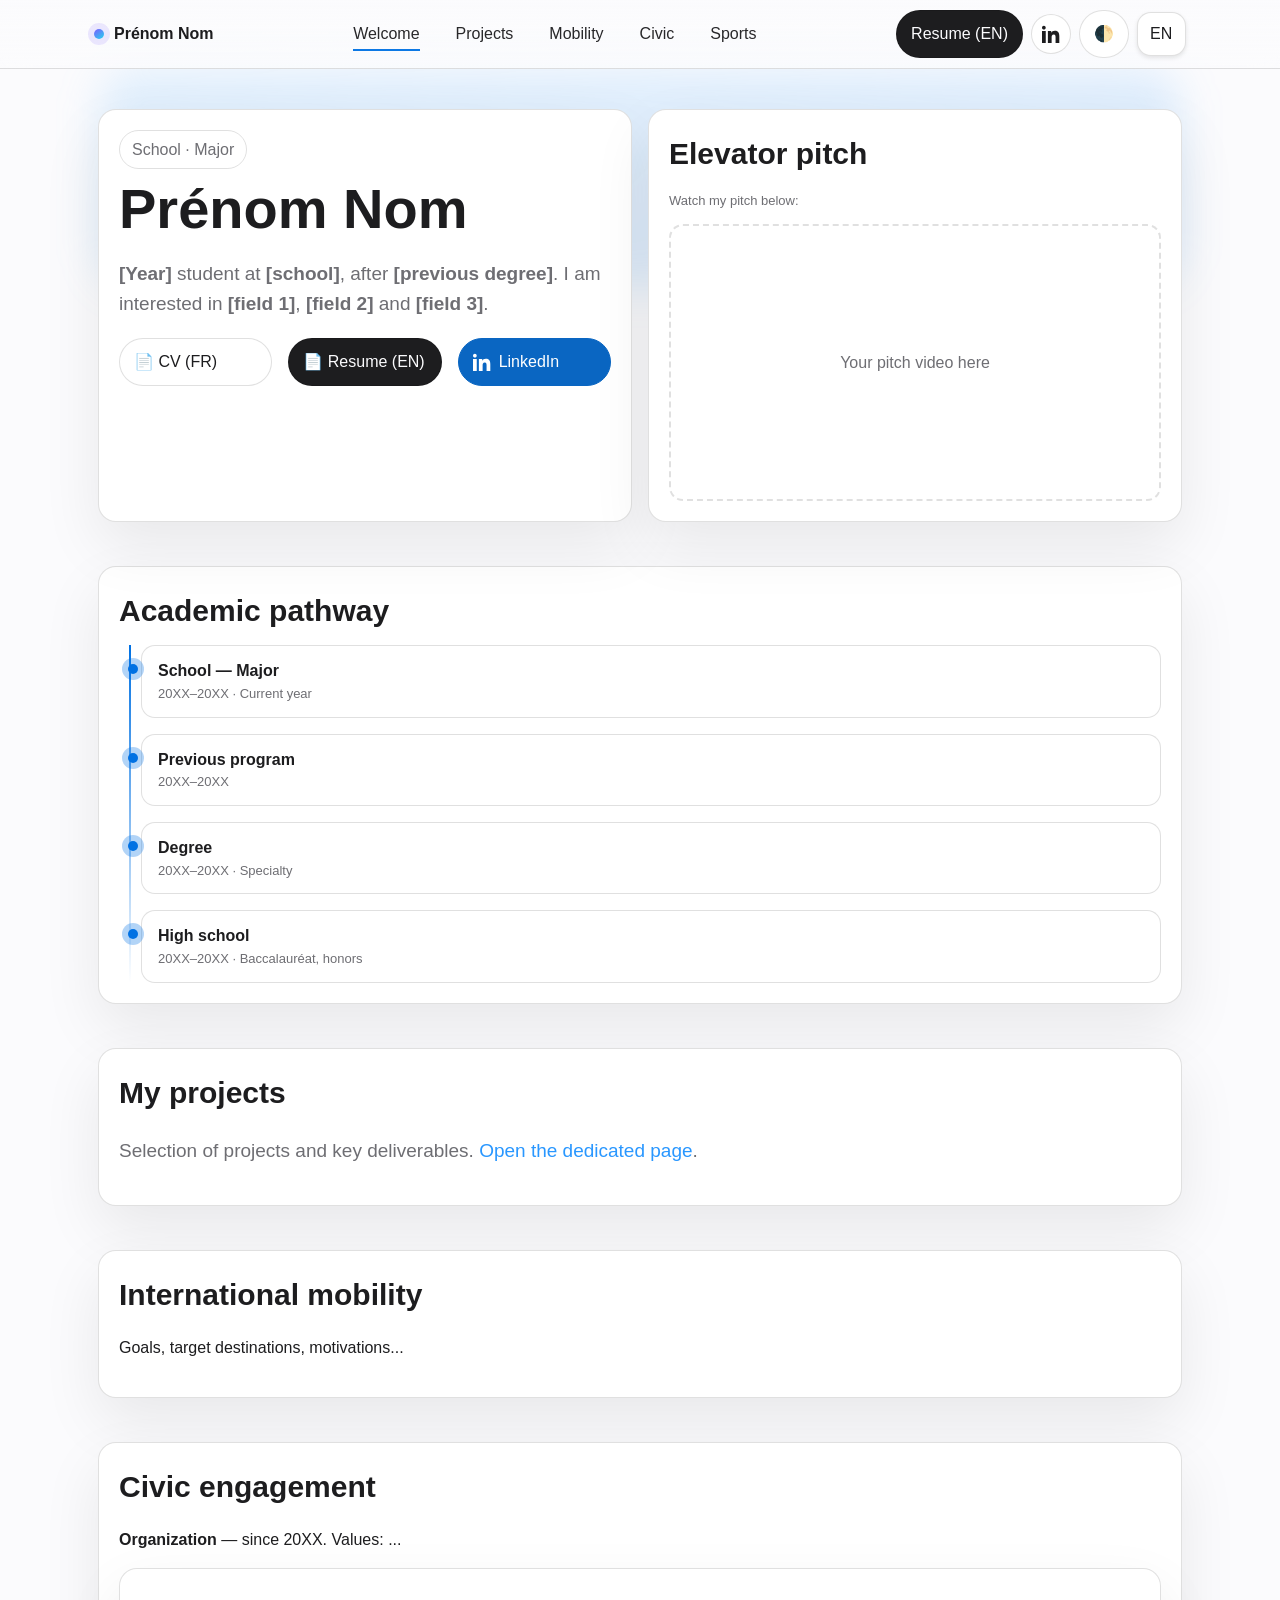
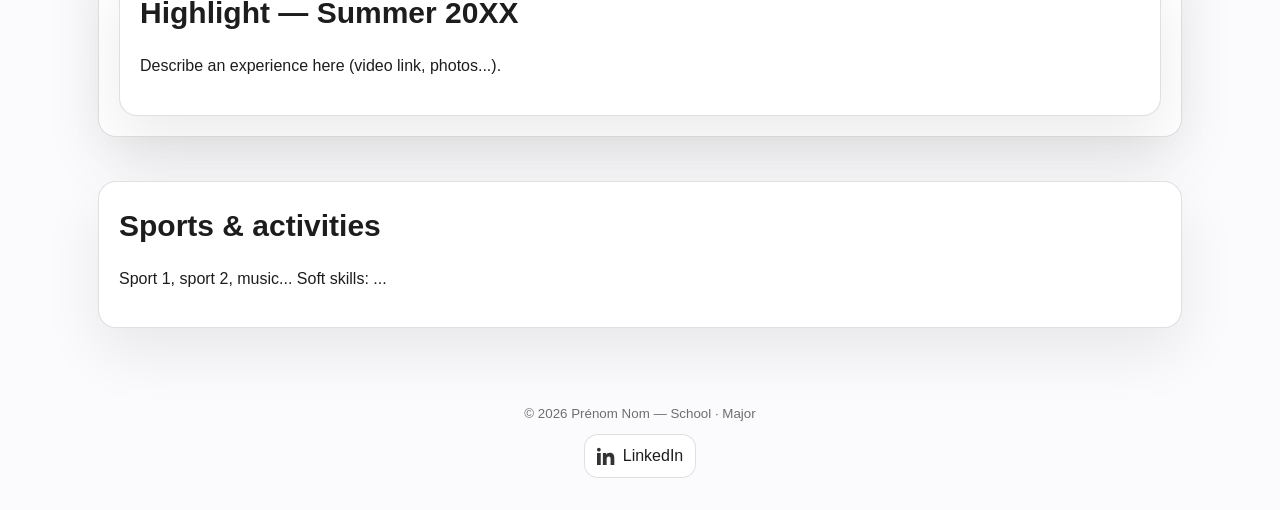
==== index.html @ d1a7d080 "Ajoute le squelette de l'e-portfolio Site statique bilingue FR/EN (thème clair/sombre) inspiré de vi" ====
<!doctype html>
<html lang="fr" data-theme="light">
  <head>
    <meta charset="utf-8" />
    <meta
      name="viewport"
      content="width=device-width, initial-scale=1, viewport-fit=cover"
    />
    <!-- TODO : remplace le titre et la description. -->
    <title>Prénom Nom — e-Portfolio</title>
    <meta
      name="description"
      content="e-Portfolio : projets, parcours, CV FR/EN, mobilité, engagement, sports."
    />
    <meta name="author" content="Prénom Nom" />
    <link rel="icon" href="assets/favicon.svg" type="image/svg+xml" />
    <link rel="stylesheet" href="assets/css/style.css" />
  </head>

  <body>
    <header class="nav">
      <div class="nav-inner">
        <div class="brand">
          <span class="dot" aria-hidden="true"></span>
          <a href="#home" id="brand-home"></a>
        </div>

        <button
          type="button"
          id="burger"
          class="burger"
          aria-label="Ouvrir le menu"
          aria-expanded="false"
          aria-controls="menu"
        >
          ☰
        </button>

        <nav id="menu" aria-label="Principale">
          <!-- Liens générés depuis assets/js/content.js -->
          <ul id="menu-list"></ul>
        </nav>

        <div class="ctrls">
          <a id="cvBtn" class="btn primary" href="#" download>CV</a>
          <a
            id="lnkHeader"
            class="btn icononly linkedin-link"
            href="#"
            target="_blank"
            rel="noopener"
            aria-label="Ouvrir LinkedIn"
          >
            <span class="icon" aria-hidden="true">
              <svg viewBox="0 0 24 24" fill="currentColor" focusable="false">
                <path
                  d="M4.98 3.5C4.98 4.88 3.86 6 2.5 6S0 4.88 0 3.5 1.12 1 2.5 1s2.48 1.12 2.48 2.5zM0 8h5v16H0V8zm7.5 0h4.8v2.2h.07c.67-1.2 2.3-2.46 4.73-2.46 5.06 0 5.99 3.33 5.99 7.66V24h-5v-7.34c0-1.75-.03-4-2.44-4-2.44 0-2.81 1.9-2.81 3.87V24h-5V8z"
                />
              </svg>
            </span>
          </a>
          <button
            type="button"
            id="themeBtn"
            class="btn"
            aria-label="Basculer le thème"
          >
            🌓
          </button>
          <select id="langSel" aria-label="Langue">
            <option value="fr" selected>FR</option>
            <option value="en">EN</option>
          </select>
        </div>
      </div>
    </header>

    <main class="wrap" id="app"><!-- Contenu rendu en JavaScript. --></main>

    <noscript>
      <p class="wrap">Activez JavaScript pour consulter ce portfolio.</p>
    </noscript>

    <footer>
      <small>© <span id="year"></span> <span id="footer-text"></span></small>
      <div class="footer-links">
        <a
          class="linkedin-link"
          id="lnkFooter"
          href="#"
          target="_blank"
          rel="noopener"
          aria-label="Ouvrir LinkedIn"
        >
          <span class="icon" aria-hidden="true">
            <svg viewBox="0 0 24 24" fill="currentColor" focusable="false">
              <path
                d="M4.98 3.5C4.98 4.88 3.86 6 2.5 6S0 4.88 0 3.5 1.12 1 2.5 1s2.48 1.12 2.48 2.5zM0 8h5v16H0V8zm7.5 0h4.8v2.2h.07c.67-1.2 2.3-2.46 4.73-2.46 5.06 0 5.99 3.33 5.99 7.66V24h-5v-7.34c0-1.75-.03-4-2.44-4-2.44 0-2.81 1.9-2.81 3.87V24h-5V8z"
              />
            </svg>
          </span>
          <span>LinkedIn</span>
        </a>
      </div>
    </footer>

    <!-- 1) Ton contenu (à remplir)  2) Le moteur du site (pas besoin d'y toucher) -->
    <script src="assets/js/content.js"></script>
    <script src="assets/js/main.js"></script>
  </body>
</html>
---- assets/css/style.css ----
:root {
  color-scheme: dark;
  --bg: #0b0c0e;
  --surface: #121419;
  --elev: #171a20;
  --text: #f5f7fb;
  --muted: #b3b8c2;
  --link: #2997ff;
  --maxw: 1120px;
  --radius: 18px;
  --shadow: 0 24px 60px rgba(0, 0, 0, 0.35);
  --card-border: rgba(255, 255, 255, 0.1);
  --h1: clamp(28px, 6vw, 56px);
  --h2: clamp(20px, 4vw, 30px);
  --lead: clamp(15px, 3.5vw, 19px);
  --nav-underline: #2997ff;
  --linkedin: #0a66c2;
}

[data-theme="light"] {
  color-scheme: light;
  --bg: #fbfbfd;
  --surface: #fff;
  --elev: #fff;
  --text: #1d1d1f;
  --muted: #6e6e73;
  --shadow: 0 24px 60px rgba(0, 0, 0, 0.08);
  --card-border: rgba(0, 0, 0, 0.12);
  --nav-underline: #0071e3;
}

*,
*::before,
*::after {
  box-sizing: border-box;
}

html,
body {
  min-height: 100%;
}

body {
  margin: 0;
  background: var(--bg);
  color: var(--text);
  font: 16px/1.6 -apple-system, BlinkMacSystemFont, "SF Pro Text",
    "Segoe UI", Roboto, Helvetica, Arial, sans-serif;
  -webkit-font-smoothing: antialiased;
  text-rendering: optimizeLegibility;
}

a {
  color: var(--link);
  text-decoration: none;
}

a:hover {
  text-decoration: underline;
}

button,
select {
  font: inherit;
}

button {
  cursor: pointer;
}

:focus-visible {
  outline: 2px solid var(--nav-underline);
  outline-offset: 4px;
}

.wrap {
  max-width: var(--maxw);
  margin-inline: auto;
  padding: 18px;
}

/* Navigation principale. */
header.nav {
  position: sticky;
  top: 0;
  z-index: 60;
  backdrop-filter: saturate(180%) blur(14px);
  background: linear-gradient(
    180deg,
    rgba(15, 17, 22, 0.9),
    rgba(15, 17, 22, 0.78)
  );
  border-bottom: 1px solid var(--card-border);
}

[data-theme="light"] header.nav {
  background: linear-gradient(
    180deg,
    rgba(251, 251, 253, 0.92),
    rgba(251, 251, 253, 0.82)
  );
}

.nav-inner {
  display: flex;
  align-items: center;
  justify-content: space-between;
  gap: 10px;
  max-width: var(--maxw);
  margin-inline: auto;
  padding: 10px 14px;
}

.brand {
  display: flex;
  align-items: center;
  gap: 10px;
  font-weight: 700;
  white-space: nowrap;
}

.brand a {
  color: inherit;
  text-decoration: none;
}

.brand .dot {
  flex: 0 0 10px;
  width: 10px;
  height: 10px;
  border-radius: 50%;
  background: linear-gradient(145deg, #7c5cff, #22d3ee);
  box-shadow: 0 0 0 6px #7c5cff22;
}

nav ul {
  display: flex;
  gap: 12px;
  margin: 0;
  padding: 0;
  list-style: none;
}

nav a {
  position: relative;
  display: block;
  padding: 10px 12px;
  border-radius: 12px;
  color: var(--text);
  opacity: 0.95;
}

nav a::after {
  content: "";
  position: absolute;
  right: 12px;
  bottom: 6px;
  left: 12px;
  height: 2px;
  background: var(--nav-underline);
  transform: scaleX(0);
  transform-origin: left;
  transition: transform 0.35s ease;
}

nav a:hover::after,
nav a.active::after {
  transform: scaleX(1);
}

.burger {
  display: none;
  align-items: center;
  justify-content: center;
  width: 40px;
  height: 40px;
  border: 1px solid var(--card-border);
  border-radius: 12px;
  background: var(--elev);
  color: var(--text);
}

.ctrls {
  display: flex;
  align-items: center;
  gap: 8px;
}

.btn {
  display: inline-flex;
  align-items: center;
  gap: 8px;
  padding: 10px 14px;
  border: 1px solid var(--card-border);
  border-radius: 999px;
  background: var(--elev);
  color: var(--text);
  transition: transform 0.2s ease, box-shadow 0.2s ease;
}

.btn:hover {
  transform: translateY(-1px);
  box-shadow: 0 18px 40px rgba(0, 0, 0, 0.25);
}

.btn.primary {
  background: var(--text);
  color: var(--bg);
}

.btn.linkedin {
  border-color: var(--linkedin);
  background: var(--linkedin);
  color: #fff;
}

.btn.linkedin:hover {
  border-color: #084182;
  background: #084182;
}

.btn.icononly {
  justify-content: center;
  width: 40px;
  height: 40px;
  padding: 10px;
}

select {
  padding: 8px 12px;
  border: 1px solid var(--card-border);
  border-radius: 14px;
  appearance: none;
  background: var(--elev);
  color: var(--text);
  box-shadow: var(--shadow);
  cursor: pointer;
}

[data-theme="light"] select {
  box-shadow: 0 2px 4px rgba(0, 0, 0, 0.1);
}

.icon,
.icon svg {
  display: block;
  width: 18px;
  height: 18px;
}

.icon {
  flex: 0 0 18px;
}

/* Structure et composants communs. */
.card {
  padding: 20px;
  border: 1px solid var(--card-border);
  border-radius: var(--radius);
  background: var(--surface);
  box-shadow: var(--shadow);
}

.chip {
  display: inline-flex;
  align-items: center;
  gap: 8px;
  padding: 6px 12px;
  border: 1px solid var(--card-border);
  border-radius: 999px;
  color: var(--muted);
}

h1 {
  margin: 10px 0 8px;
  font-size: var(--h1);
  line-height: 1.08;
}

.h2 {
  margin: 0 0 10px;
  font-size: var(--h2);
}

.lead {
  font-size: var(--lead);
  color: var(--muted);
}

.small {
  font-size: 13px;
  color: var(--muted);
}

.grid {
  display: grid;
  gap: 16px;
}

.grid > * {
  min-width: 0;
}

.cols-2 {
  grid-template-columns: repeat(2, minmax(0, 1fr));
}

.cols-3 {
  grid-template-columns: repeat(3, minmax(0, 1fr));
}

.section {
  padding: 22px 0;
}

.hero-actions {
  margin-top: 10px;
}

.subcard {
  margin-top: 16px;
}

footer {
  padding: 32px 14px;
  text-align: center;
  color: var(--muted);
}

.footer-links {
  display: flex;
  align-items: center;
  justify-content: center;
  gap: 10px;
  margin-top: 8px;
}

.footer-links a {
  display: inline-flex;
  align-items: center;
  gap: 8px;
  padding: 8px 12px;
  border: 1px solid var(--card-border);
  border-radius: 14px;
  background: var(--elev);
  color: var(--text);
}

.footer-links .icon {
  opacity: 0.9;
}

/* Présentation d'accueil. */
.hero {
  position: relative;
  isolation: isolate;
}

.hero::before {
  content: "";
  position: absolute;
  inset: -20px 0 auto;
  z-index: -1;
  height: 220px;
  border-radius: 40px;
  background: linear-gradient(135deg, #7cc3ff33, #2997ff22);
  filter: blur(20px);
  pointer-events: none;
}

.pitch-video {
  display: block;
  width: 100%;
  aspect-ratio: 16 / 9;
  border-radius: 14px;
  background: var(--elev);
  object-fit: contain;
}

/* Frise académique. */
.tl {
  position: relative;
  padding-left: 22px;
}

.tl::before {
  content: "";
  position: absolute;
  top: 0;
  bottom: 0;
  left: 10px;
  width: 2px;
  background: linear-gradient(var(--nav-underline), transparent);
}

.tli {
  position: relative;
  margin: 0 0 16px;
  padding: 12px 12px 12px 16px;
  border: 1px solid var(--card-border);
  border-radius: 14px;
  background: var(--surface);
}

.tli:last-child {
  margin-bottom: 0;
}

.tli::before {
  content: "";
  position: absolute;
  top: 18px;
  left: -14px;
  width: 10px;
  height: 10px;
  border-radius: 50%;
  background: var(--nav-underline);
  box-shadow: 0 0 0 6px
    color-mix(in oklab, var(--nav-underline) 30%, transparent);
}

/* Projets : cadres stables et survol discret des images. */
.project-list {
  display: grid;
  gap: 16px;
}

.project {
  transition: box-shadow 0.35s ease;
}

.project-layout {
  align-items: center;
}

.project-detail-layout {
  align-items: start;
}

.project-title {
  margin: 0 0 6px;
}

.project-summary {
  margin: 0 0 8px;
}

.back-link {
  margin-bottom: 12px;
}

.media-frame {
  display: block;
  position: relative;
  width: 100%;
  aspect-ratio: 16 / 9;
  overflow: hidden;
  border: 1px solid var(--card-border);
  border-radius: 14px;
  background: var(--elev);
}

.media-frame img {
  display: block;
  width: 100%;
  height: 100%;
  object-position: center;
}

.thumb-link img {
  object-fit: cover;
}

.detail-media {
  margin: 0;
}

.detail-media img {
  object-fit: contain;
}

@supports not (aspect-ratio: 16 / 9) {
  .media-frame::before {
    content: "";
    display: block;
    padding-top: 56.25%;
  }

  .media-frame img {
    position: absolute;
    inset: 0;
  }
}

@media (hover: hover) {
  .project:hover {
    box-shadow: 0 32px 70px rgba(0, 0, 0, 0.25);
  }
}

@media (hover: hover) and (pointer: fine) and (prefers-reduced-motion: no-preference) {
  .thumb-link img,
  .detail-media img {
    transition: transform 0.35s ease;
  }

  .thumb-link:hover img,
  .detail-media:hover img {
    transform: scale(1.03);
  }
}

/* Mise en page responsive. */
@media (max-width: 960px) {
  .cols-2,
  .cols-3 {
    grid-template-columns: minmax(0, 1fr);
  }

  .nav-inner {
    flex-wrap: wrap;
  }

  .wrap {
    padding: 14px;
  }
}

@media (max-width: 900px) {
  .burger {
    display: flex;
  }

  .ctrls {
    margin-left: auto;
  }

  nav#menu {
    display: none;
    order: 3;
    flex: 0 0 100%;
  }

  nav#menu.open {
    display: block;
  }

  nav#menu ul {
    flex-direction: column;
    gap: 6px;
    padding: 10px 0;
  }

  nav#menu a {
    border: 1px solid var(--card-border);
    background: var(--elev);
  }
}

/* Animations d'apparition des blocs. */
@media (prefers-reduced-motion: no-preference) {
  .fade {
    opacity: 0;
    transform: translateY(8px);
    transition: opacity 0.6s ease, transform 0.6s ease;
  }

  .fade.show {
    opacity: 1;
    transform: none;
  }

  .timeline .tli {
    opacity: 0;
    transform: translateY(12px);
    transition: opacity 0.5s ease, transform 0.5s ease;
  }

  .timeline.is-visible .tli {
    opacity: 1;
    transform: none;
  }

  .timeline .tli:nth-child(1) {
    transition-delay: 0.05s;
  }

  .timeline .tli:nth-child(2) {
    transition-delay: 0.15s;
  }

  .timeline .tli:nth-child(3) {
    transition-delay: 0.25s;
  }

  .timeline .tli:nth-child(4) {
    transition-delay: 0.35s;
  }
}

@media (prefers-reduced-motion: reduce) {
  .btn,
  .project,
  nav a::after {
    transition: none;
  }

  .btn:hover {
    transform: none;
  }
}

/* Emplacement vide (vidéo / image pas encore ajoutée). */
.empty-slot {
  display: flex;
  align-items: center;
  justify-content: center;
  width: 100%;
  aspect-ratio: 16 / 9;
  border: 2px dashed var(--card-border);
  border-radius: 14px;
  color: var(--muted);
  text-align: center;
  padding: 12px;
}

.tags {
  display: flex;
  flex-wrap: wrap;
  gap: 8px;
  margin: 8px 0 12px;
  padding: 0;
  list-style: none;
}
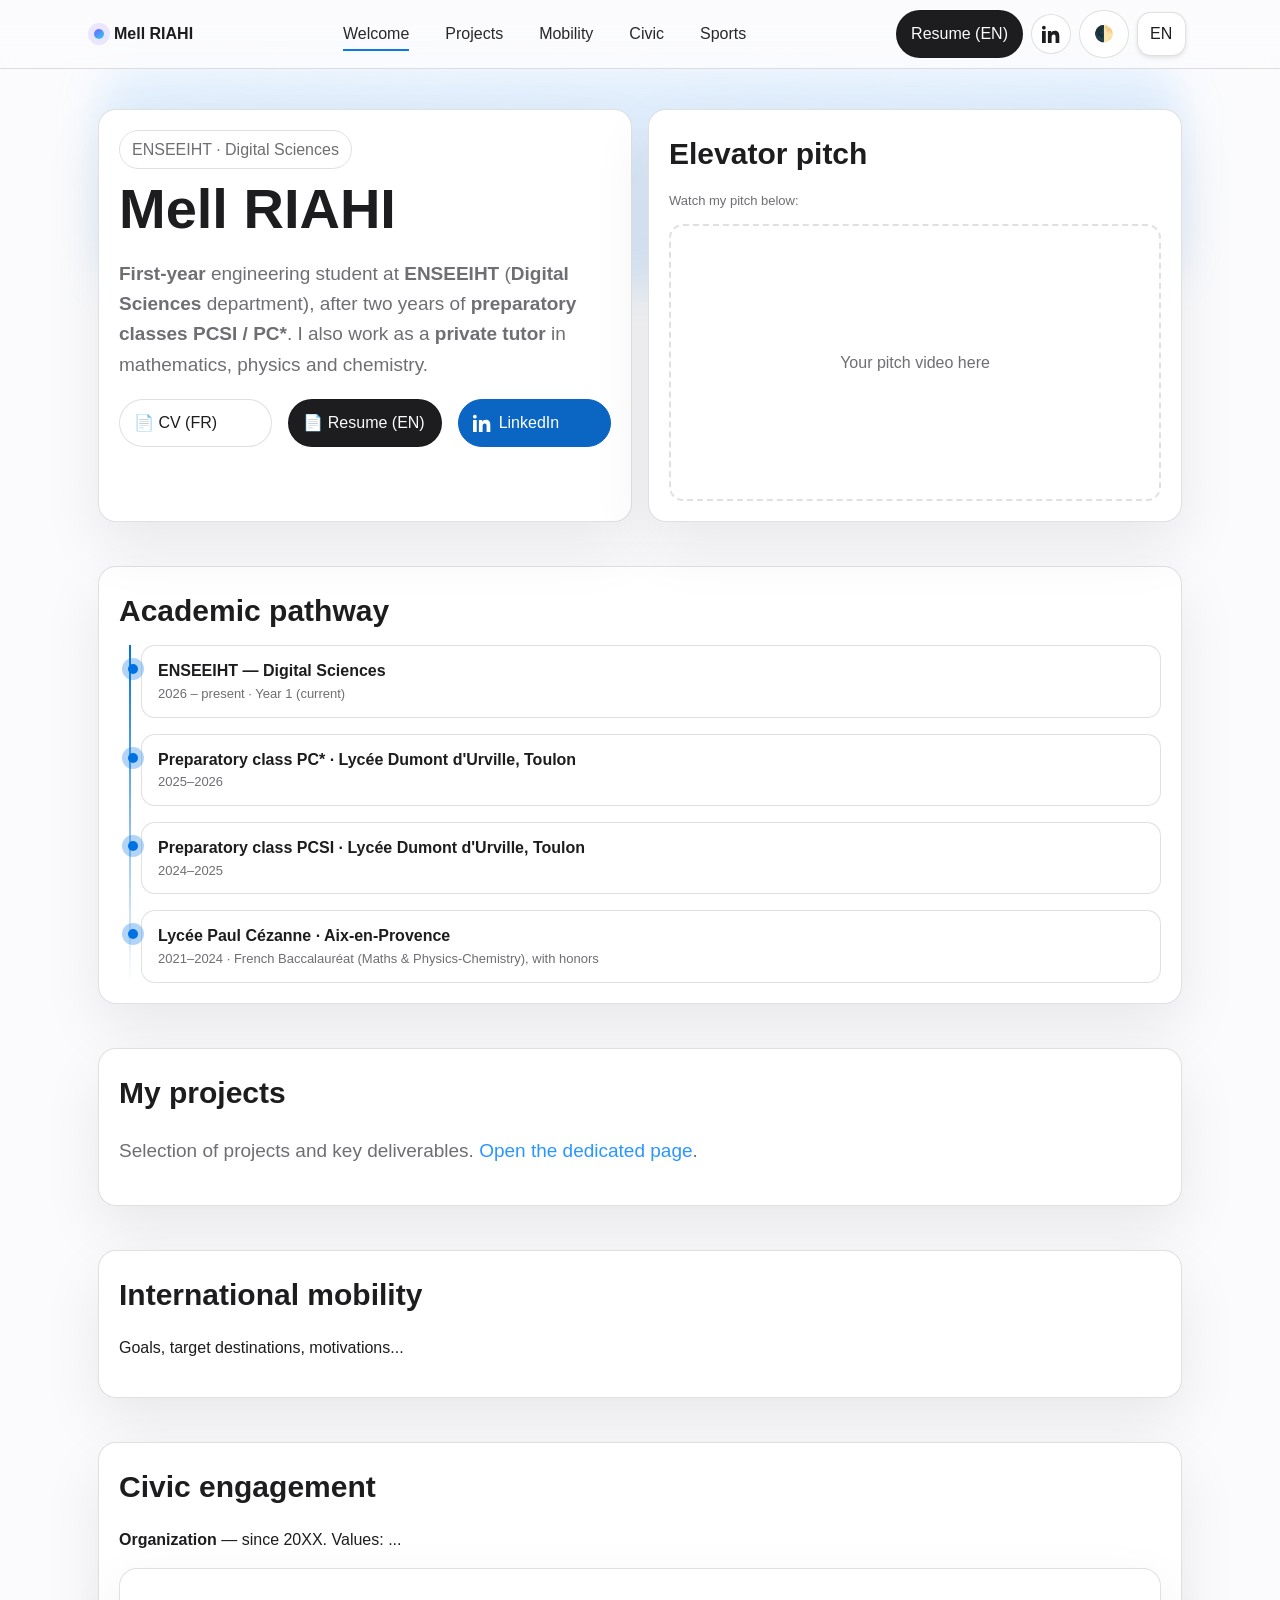
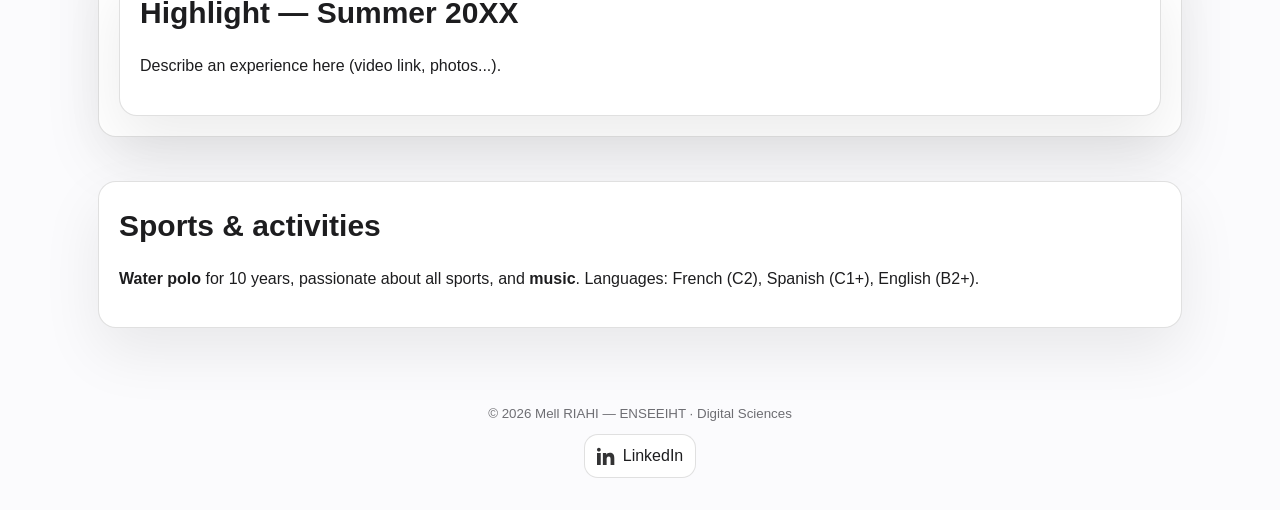
==== commit 14e67a26: "Ajoute le CV FR/EN et remplit le profil du portfolio CV une page (sources HTML dans cv/, PDF dans as" ====
--- a/index.html
+++ b/index.html
@@ -6,13 +6,12 @@
       name="viewport"
       content="width=device-width, initial-scale=1, viewport-fit=cover"
     />
-    <!-- TODO : remplace le titre et la description. -->
-    <title>Prénom Nom — e-Portfolio</title>
+    <title>Mell RIAHI — e-Portfolio (ENSEEIHT SN)</title>
     <meta
       name="description"
       content="e-Portfolio : projets, parcours, CV FR/EN, mobilité, engagement, sports."
     />
-    <meta name="author" content="Prénom Nom" />
+    <meta name="author" content="Mell RIAHI" />
     <link rel="icon" href="assets/favicon.svg" type="image/svg+xml" />
     <link rel="stylesheet" href="assets/css/style.css" />
   </head>
